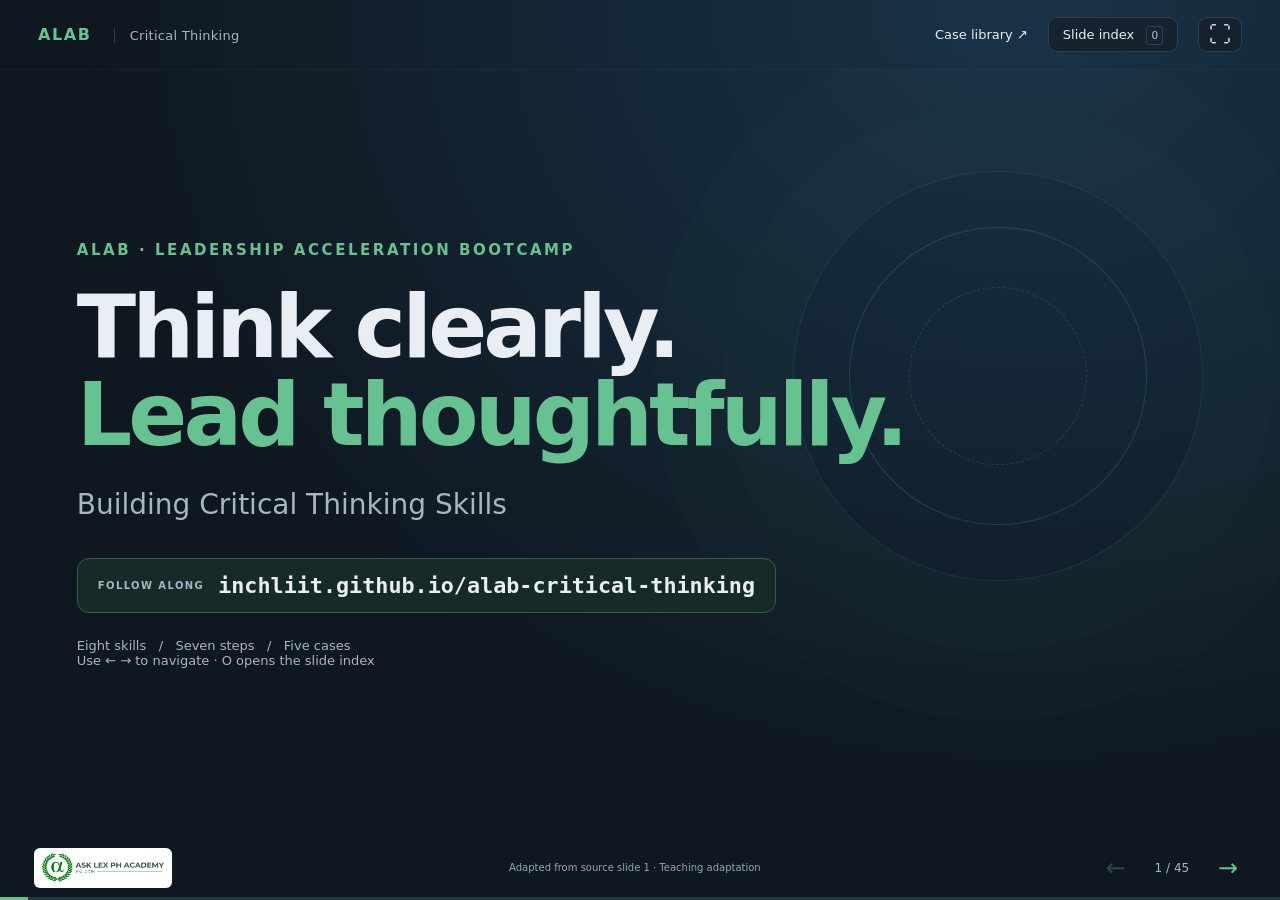
==== index.html @ d980fa7b "Add ALAB critical thinking student presentation and case library" ====
<!doctype html>
<html lang="en">
<head><meta charset="utf-8"><meta name="viewport" content="width=device-width,initial-scale=1"><meta name="description" content="ALAB Critical Thinking: 45 slides, eight skills, seven steps, and five student cases."><title>ALAB · Building Critical Thinking Skills</title><link rel="stylesheet" href="style.css"></head>
<body class="presentation">
<header class="deck-header"><a class="brand" href="#/title">ALAB <span>Critical Thinking</span></a><nav><a href="cases.html">Case library ↗</a><button id="overview" aria-haspopup="dialog">Slide index <span class="key">O</span></button><button id="fullscreen" aria-label="Toggle fullscreen" title="Fullscreen (F)">⛶</button></nav></header>
<main id="slide" tabindex="-1" aria-label="Presentation slide"></main>
<footer class="deck-footer"><img src="assets/logo.png" alt="Ask Lex PH Academy"><span id="source-label"></span><div class="navigation"><button id="prev" aria-label="Previous slide">←</button><span id="count" aria-live="polite"></span><button id="next" aria-label="Next slide">→</button></div></footer>
<div class="progress" aria-hidden="true"><div id="progress"></div></div>
<dialog id="index-dialog" aria-labelledby="index-title"><div class="dialog-heading"><h2 id="index-title">Your session map</h2><button id="close-index" aria-label="Close slide index">✕</button></div><p>Jump to any slide. Arrow keys move through the deck.</p><div id="slide-index"></div></dialog>
<noscript><p class="noscript">Please enable JavaScript to view the slides, or <a href="cases.html">read the student case library</a>.</p></noscript>
<script src="data.js"></script><script src="deck.js"></script>
</body></html>
---- style.css ----
:root{--bg:#0f1720;--panel:#16232f;--ink:#e8eef3;--muted:#a5b6c5;--line:#2c404f;--green:#66c391;--gold:#e7c579;--font:"Segoe UI","Aptos",system-ui,-apple-system,sans-serif;color-scheme:dark}*{box-sizing:border-box}body{margin:0;background:radial-gradient(ellipse at 80% 0%,#193348 0%,var(--bg) 65%);color:var(--ink);font-family:var(--font)}button,a,textarea{font:inherit}a{color:inherit;text-underline-offset:4px}button{cursor:pointer;color:inherit}button:focus-visible,a:focus-visible,textarea:focus-visible{outline:3px solid var(--gold);outline-offset:5px}button{border:1px solid var(--line);background:var(--panel);border-radius:9px;padding:9px 14px}button:hover{background:#244238}button:disabled{opacity:.3;cursor:default}button:disabled:hover{background:var(--panel)}.presentation{height:100dvh;min-height:520px;display:grid;grid-template-rows:70px 1fr 64px;overflow:hidden}.deck-header,.case-header{padding:0 38px;display:flex;align-items:center;justify-content:space-between;gap:20px;border-bottom:1px solid #ffffff09}.brand{font-weight:850;letter-spacing:.1em;text-decoration:none;color:var(--green);white-space:nowrap}.brand span{font-size:13px;letter-spacing:.02em;font-weight:500;color:var(--muted);border-left:1px solid var(--line);margin-left:15px;padding-left:15px}.deck-header nav,.case-header nav{display:flex;align-items:center;gap:20px;font-size:13px}.deck-header nav a,.case-header nav a{text-decoration:none}.key{font:11px monospace;color:var(--muted);border:1px solid var(--line);padding:2px 4px;margin-left:8px;border-radius:3px}#fullscreen{font-size:22px;padding:4px 10px}#slide{min-height:0;padding:34px 6vw 18px;display:flex;flex-direction:column;justify-content:center;position:relative;overflow:auto;outline:none}.eyebrow{text-transform:uppercase;color:var(--green);font-weight:750;font-size:13px;letter-spacing:.17em;margin:0 0 14px}.slide-top{display:flex;align-items:center;gap:15px;margin-bottom:12px}.slide-top .number{color:var(--green);font-size:12px;letter-spacing:.12em;font-weight:700}.slide-top .rule{height:1px;background:var(--line);width:44px}h1,h2,h3,p{margin-top:0}#slide h1{font-size:clamp(38px,4.7vw,66px);font-weight:800;letter-spacing:-.045em;line-height:1.06;max-width:1050px;margin:0 0 14px;text-wrap:balance}#slide .subtitle{font-size:clamp(18px,1.8vw,24px);line-height:1.4;color:var(--muted);margin-bottom:26px}.cards{display:grid;grid-template-columns:repeat(3,1fr);gap:16px}.cards.four{grid-template-columns:repeat(4,1fr)}.card{background:linear-gradient(145deg,#1a2a37,#14222e);border:1px solid var(--line);border-radius:12px;padding:23px 24px;min-width:0}.card h2{font-size:clamp(18px,1.6vw,22px);margin:0 0 12px;line-height:1.25;font-weight:700}.card p{font-size:clamp(16px,1.4vw,20px);line-height:1.5;color:#c2d1dc;margin:0}.prompt{margin:22px 0 0;padding:15px 20px;border-left:3px solid var(--green);background:#142920a0;font-size:clamp(15px,1.4vw,19px);line-height:1.5;color:#d5e6db}.prompt b{font-size:11px;letter-spacing:.14em;text-transform:uppercase;display:block;color:var(--green);margin-bottom:5px}.deck-footer{display:flex;align-items:center;justify-content:space-between;padding:0 34px;gap:24px}.deck-footer img{width:138px;height:auto;border-radius:6px}.deck-footer #source-label{font-size:10px;color:#92a8b7;max-width:52%;line-height:1.4}.navigation{display:flex;align-items:center;gap:14px}.navigation button{font-size:24px;border:0;color:var(--green);background:transparent;padding:4px 8px}.navigation button:hover{background:#ffffff09}.navigation #count{font-size:12px;min-width:48px;text-align:center;color:var(--muted);font-variant-numeric:tabular-nums}.progress{position:fixed;bottom:0;left:0;width:100%;height:3px;background:#263641}.progress div{height:100%;background:var(--green);transition:width .25s}.hero{position:relative;max-width:1200px;isolation:isolate}.hero .eyebrow{font-size:15px;margin-bottom:24px}#slide .hero h1{font-size:clamp(50px,6.8vw,94px);font-weight:850;line-height:1.02;margin-bottom:25px}.hero h1 em,.case-main h1 em{font-style:normal;color:var(--green)}.hero .subtitle{font-size:28px!important}.hero .follow{display:inline-flex;flex-wrap:wrap;align-items:center;gap:14px;background:#162b28;border:1px solid #385b4e;padding:14px 20px;border-radius:12px;text-decoration:none;margin-top:8px;max-width:100%}.follow span{font-size:10px;font-weight:800;letter-spacing:.14em;color:var(--muted)}.follow strong{font-family:ui-monospace,monospace;font-size:clamp(14px,1.7vw,23px);overflow-wrap:anywhere}.hero-meta{font-size:13px;color:var(--muted);margin-top:25px}.orb{position:absolute;right:0;top:-70px;width:410px;height:410px;border:1px solid #66c39120;border-radius:50%;z-index:-1;box-shadow:0 0 0 70px #66c39104,0 0 0 140px #66c39103;transform:rotate(-20deg)}.orb:before,.orb:after{content:"";position:absolute;border:1px solid #66c39130;border-radius:50%;inset:55px}.orb:after{inset:115px;border-style:dashed}.skill-grid{display:grid;grid-template-columns:repeat(4,1fr);gap:14px}.skill-grid .card{padding:19px}.skill-grid .card h2{font-size:19px}.skill-grid .card p{font-size:16px}.skill-label{display:block;color:var(--green);font-size:11px;letter-spacing:.1em;margin-bottom:10px}.steps{display:grid;grid-template-columns:repeat(4,1fr);gap:14px}.step{display:flex;align-items:center;gap:13px;padding:23px 18px;border:1px solid var(--line);background:var(--panel);border-radius:10px;min-height:92px}.step b{color:var(--green);font:600 21px ui-monospace,monospace}.step span{font-size:18px;line-height:1.3}.visual-layout{display:grid;grid-template-columns:32% 1fr;gap:30px;align-items:center;min-height:0;height:100%;max-height:650px}.visual-copy h1{font-size:clamp(32px,3.4vw,47px)!important}.visual-copy .subtitle{font-size:18px!important;margin-bottom:18px!important}.visual-copy .prompt{font-size:16px;padding:14px}.visual-frame{min-height:0;height:100%;display:flex;align-items:center;justify-content:center}.visual-frame img{display:block;max-width:100%;max-height:100%;width:auto;height:auto;border-radius:8px;object-fit:contain}.source-caption{font-size:11px;color:var(--muted);line-height:1.5;margin-top:16px}.video-link,.case-link{display:inline-flex;width:fit-content;align-items:center;gap:15px;background:var(--green);color:#0c2619;text-decoration:none;font-weight:700;padding:14px 22px;border-radius:10px;margin-top:20px}.video-link:hover,.case-link:hover{background:#8bd5ac}dialog{max-width:1000px;width:90vw;max-height:86dvh;border:1px solid var(--line);background:#101d27;color:var(--ink);border-radius:16px;padding:28px;box-shadow:0 30px 100px #0009}dialog::backdrop{background:#050c12ce;backdrop-filter:blur(6px)}.dialog-heading{display:flex;align-items:center;justify-content:space-between}.dialog-heading h2{margin:0;font-size:27px;letter-spacing:-.02em}dialog>p{color:var(--muted);font-size:14px;margin:12px 0 24px}#slide-index{display:grid;grid-template-columns:repeat(3,1fr);gap:8px}#slide-index a{display:flex;gap:12px;text-decoration:none;border:1px solid var(--line);border-radius:7px;padding:13px;font-size:13px;line-height:1.4}#slide-index a:hover,#slide-index a[aria-current]{background:#254636;border-color:var(--green)}#slide-index b{color:var(--green);font-variant-numeric:tabular-nums}#notes{background:#edf3ee;color:#17251e;padding:24px;line-height:1.65;max-height:45vh;overflow:auto;border-radius:12px;border:1px solid #70b38c}#notes p:last-child{margin-bottom:0}.notes-dialog{width:800px}#notes-dialog h2{margin-bottom:20px}.noscript{position:absolute;inset:25%;background:var(--panel);padding:30px}
/* A readable, responsive casebook complements the projected deck. */
.casebook{min-height:100vh;background:radial-gradient(ellipse at 80% 0,#193348,transparent 40%),var(--bg)}.case-header{min-height:80px;border-bottom:1px solid var(--line)}.case-main{max-width:1050px;margin:70px auto;padding:0 30px}.case-main h1{font-size:clamp(40px,5.3vw,70px);line-height:1.05;letter-spacing:-.045em;margin:20px 0 25px}.case-main .lead{font-size:21px;line-height:1.6;max-width:730px;color:#bdceda}.privacy{font-size:13px;color:var(--muted)}.case-nav{display:flex;flex-wrap:wrap;gap:10px;margin:28px 0 50px}.case-nav a{padding:12px 15px;border:1px solid var(--line);background:var(--panel);border-radius:9px;text-decoration:none;font-size:13px}.case-nav a:hover{border-color:var(--green)}.toolkit{border:1px solid var(--line);border-radius:15px;padding:30px;background:#15232e;margin:35px 0}.toolkit h2{font-size:24px;letter-spacing:-.02em}.toolkit-grid{display:grid;grid-template-columns:repeat(3,1fr);gap:22px}.toolkit-grid h3{font-size:16px;color:var(--green);margin-bottom:7px}.toolkit-grid p{font-size:15px;margin:0}.case{padding:60px 0 30px;border-top:1px solid var(--line);scroll-margin-top:20px}.case h2{font-size:36px;letter-spacing:-.025em;line-height:1.2;margin-bottom:14px}.case h3{font-size:19px;margin:28px 0 10px}.case p,.case li,.toolkit>p{font-size:17px;line-height:1.8;color:#c7d5df}.case .provenance,.provenance{font-size:12px;color:#95acbc}.case details{margin:22px 0;border:1px solid var(--line);border-radius:9px;padding:16px 20px;background:#162430}.case summary{cursor:pointer;font-size:15px;font-weight:650;color:var(--green)}.case details h4{margin:20px 0 4px}.case li{margin:8px 0}.question{display:flex;gap:15px;font-size:17px;line-height:1.6;margin:25px 0 12px}.question span{color:var(--green);font:600 14px ui-monospace,monospace;flex:none;padding-top:6px}.case textarea{display:block;width:100%;resize:vertical;border:1px solid #385061;background:#0c161f;color:var(--ink);border-radius:9px;padding:17px;font-size:16px;line-height:1.6;min-height:100px}.case textarea::placeholder{color:#8aa0b1}.answer-redacted{font-size:13px;color:var(--muted);padding:18px 20px;border-left:2px solid var(--gold);margin:30px 0;background:#332e201f}.case-footer{padding:30px;text-align:center;font-size:12px;color:var(--muted);border-top:1px solid var(--line)}
@media(min-width:1500px){#slide{padding-left:8vw;padding-right:8vw}.card{padding:30px}.cards{gap:23px}}@media(max-height:660px) and (min-width:800px){.presentation{grid-template-rows:54px 1fr 50px}#slide{padding-top:14px;padding-bottom:10px}#slide h1{font-size:44px;margin-bottom:10px}#slide .subtitle{font-size:18px;margin-bottom:16px}.card{padding:16px}.card p{font-size:16px}.prompt{margin-top:14px;padding:10px 15px;font-size:15px}.skill-grid .card{padding:12px}.skill-grid .card h2{font-size:16px;margin-bottom:6px}.skill-grid .card p{font-size:14px}.step{padding:16px;min-height:72px}.hero h1{font-size:67px!important}}
@media(max-width:800px){.presentation{min-height:100dvh;height:auto;overflow:auto;grid-template-rows:64px minmax(calc(100dvh - 132px),auto) 68px}.deck-header{padding:0 20px}.brand span{display:none}.deck-header nav{gap:12px;font-size:12px}.key{display:none}#slide{padding:30px 24px;overflow:visible;justify-content:center}#slide h1{font-size:40px;line-height:1.1}#slide .subtitle{font-size:19px}.cards,.cards.four{grid-template-columns:1fr}.card{padding:18px 20px}.card h2{font-size:19px;margin-bottom:6px}.card p{font-size:16px}.prompt{font-size:16px;margin-top:20px}.deck-footer{padding:12px 20px;gap:10px}.deck-footer img{width:100px}.deck-footer #source-label{font-size:8px;max-width:35%}.navigation{gap:2px}.navigation #count{font-size:10px;min-width:40px}.navigation button{font-size:22px}.hero .eyebrow{font-size:11px}#slide .hero h1{font-size:clamp(42px,8vw,64px)}.hero .subtitle{font-size:20px!important}.orb{width:220px;height:220px;right:0;top:0}.hero-meta{line-height:1.7}.follow strong{font-size:14px}.skill-grid{grid-template-columns:repeat(2,1fr);gap:10px}.skill-grid .card h2{font-size:17px}.skill-grid .card p{font-size:14px}.steps{grid-template-columns:repeat(2,1fr);gap:10px}.step{padding:16px 12px;min-height:80px}.step span{font-size:15px}.visual-layout{display:flex;flex-direction:column;max-height:none;gap:18px}.visual-frame{height:auto;width:100%}.visual-frame img{max-height:65vh;width:100%;object-fit:contain}.visual-copy h1{font-size:36px!important}.visual-copy h1 br{display:none}.source-caption{font-size:10px}#slide-index{grid-template-columns:1fr 1fr}dialog{padding:22px}.dialog-heading h2{font-size:23px}.case-header{padding:18px 20px;align-items:flex-start}.case-header nav{flex-wrap:wrap;justify-content:flex-end;gap:10px;font-size:12px}.case-header button{padding:6px 9px}.case-main{margin:40px auto;padding:0 23px}.case-main .lead{font-size:18px}.toolkit{padding:22px}.toolkit-grid{grid-template-columns:repeat(2,1fr)}.case h2{font-size:29px}.case p,.case li{font-size:16px}.question{font-size:16px}.case-nav{margin-bottom:35px}}@media(prefers-reduced-motion:reduce){*{scroll-behavior:auto!important;transition:none!important}}@media print{body.casebook{background:white;color:black}.case-header nav,.case-nav,.case-footer,.privacy,#save{display:none}.case-main{max-width:none;margin:0;padding:0}.case-main h1{font-size:30px}.case,.toolkit{break-inside:auto}.case h2{break-after:avoid}.case textarea{background:white;color:black;border:1px solid #aaa;min-height:90px;break-inside:avoid}.case p,.case li,.provenance,.privacy,.toolkit p{color:#222}.case details{display:none}.question{break-after:avoid}.case-header{padding:10px 0}.brand{color:black}.toolkit{background:white}.case{break-before:page}}

.deck-footer img{background:white;padding:5px 8px}
@media(min-width:801px){#slide[data-kind="skills"] h1,#slide[data-kind="case"] h1{font-size:48px}#slide[data-kind="skills"] .card{padding:15px 18px}#slide[data-kind="skills"] .card h2{font-size:18px;margin-bottom:7px}#slide[data-kind="case"] .card{padding:18px 20px}#slide[data-kind="case"] .card p{font-size:17px}#slide[data-kind="case"] .subtitle{margin-bottom:18px}#slide[data-kind="case"] .case-link{margin-top:15px;padding:10px 18px}#slide[data-kind="case"] .prompt{margin-top:15px;padding:10px 18px}}
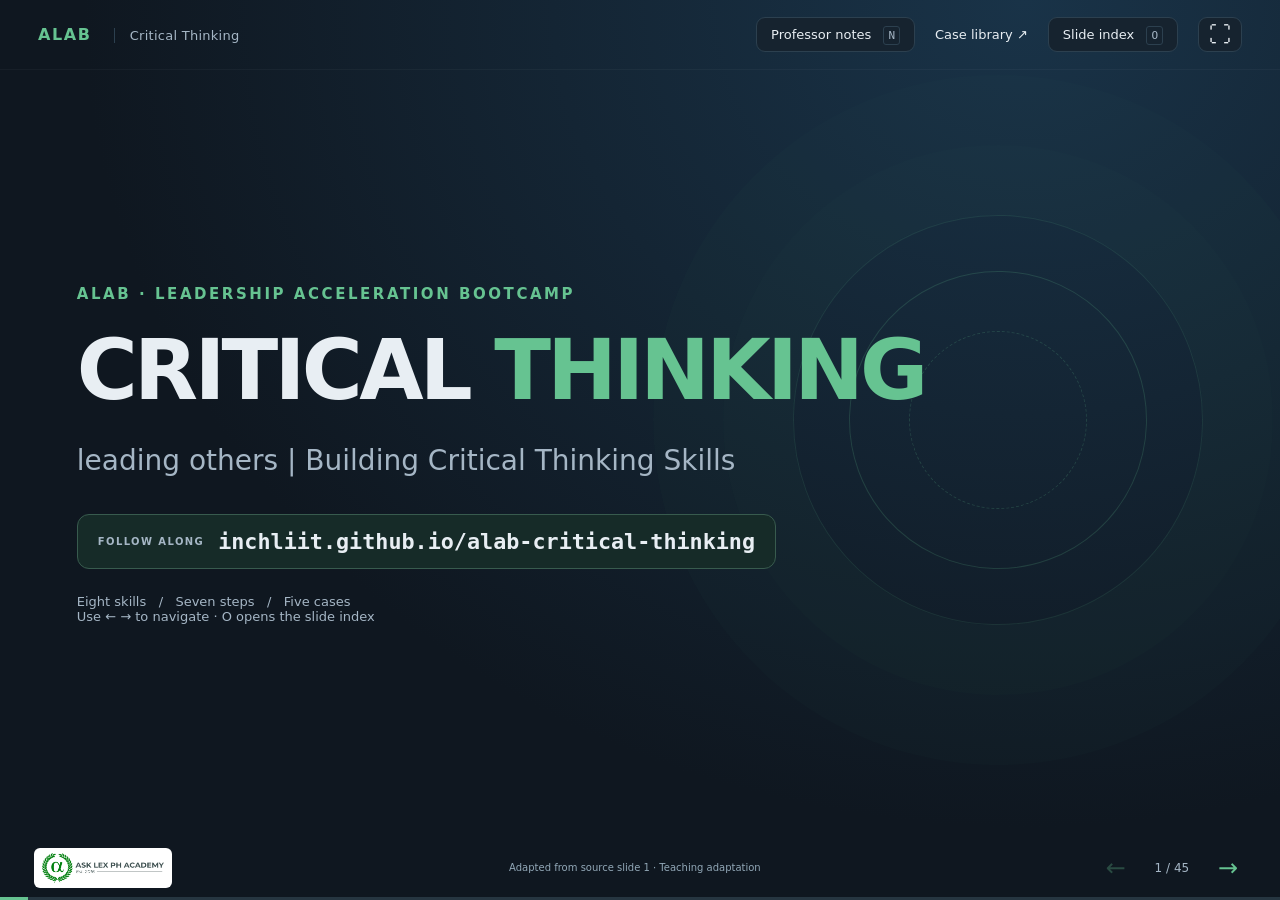
==== commit 1683298b: "Add encrypted professor speaker notes with password unlock" ====
--- a/index.html
+++ b/index.html
@@ -8,5 +8,5 @@
 <div class="progress" aria-hidden="true"><div id="progress"></div></div>
 <dialog id="index-dialog" aria-labelledby="index-title"><div class="dialog-heading"><h2 id="index-title">Your session map</h2><button id="close-index" aria-label="Close slide index">✕</button></div><p>Jump to any slide. Arrow keys move through the deck.</p><div id="slide-index"></div></dialog>
 <noscript><p class="noscript">Please enable JavaScript to view the slides, or <a href="cases.html">read the student case library</a>.</p></noscript>
-<script src="data.js"></script><script src="deck.js"></script>
+<script src="data.js"></script><script src="professor-notes.enc.js"></script><script src="deck.js"></script><script src="professor-notes.js"></script>
 </body></html>
--- a/style.css
+++ b/style.css
@@ -6,3 +6,12 @@
 
 .deck-footer img{background:white;padding:5px 8px}
 @media(min-width:801px){#slide[data-kind="skills"] h1,#slide[data-kind="case"] h1{font-size:48px}#slide[data-kind="skills"] .card{padding:15px 18px}#slide[data-kind="skills"] .card h2{font-size:18px;margin-bottom:7px}#slide[data-kind="case"] .card{padding:18px 20px}#slide[data-kind="case"] .card p{font-size:17px}#slide[data-kind="case"] .subtitle{margin-bottom:18px}#slide[data-kind="case"] .case-link{margin-top:15px;padding:10px 18px}#slide[data-kind="case"] .prompt{margin-top:15px;padding:10px 18px}}
+/* Source PowerPoint photographs and original artwork. */
+#slide .hero .critical-title{font-size:clamp(48px,6.5vw,88px);max-width:1120px;line-height:1.06}
+.illustrated-slide{display:grid;grid-template-columns:minmax(0,1fr) 260px;gap:38px;align-items:center;max-width:1200px;width:100%}
+.illustrated-copy{min-width:0}.illustrated-copy h1{font-size:44px!important}.illustrated-copy .subtitle{font-size:19px!important;margin-bottom:18px!important}.illustrated-copy .cards,.illustrated-copy .cards.four{grid-template-columns:1fr}.illustrated-copy .card{padding:11px 17px}.illustrated-copy .card h2{font-size:17px;margin-bottom:4px}.illustrated-copy .card p{font-size:16px;line-height:1.4}.illustrated-copy .cards{gap:9px}.illustrated-copy .prompt{font-size:15px;margin-top:15px;padding:10px 17px}.slide-photo{margin:0;min-width:0}.slide-photo img{display:block;width:100%;max-height:390px;object-fit:contain;background:#fff;border-radius:12px}.slide-photo figcaption{font-size:11px;color:var(--muted);line-height:1.5;margin-top:12px;text-align:center}
+@media(max-width:800px){#slide .hero .critical-title{font-size:clamp(38px,9.6vw,65px)}.illustrated-slide{display:flex;flex-direction:column;gap:26px}.illustrated-copy h1{font-size:36px!important}.slide-photo{width:min(100%,300px)}.slide-photo img{max-height:300px}.illustrated-copy .prompt{font-size:16px}}
+@media(max-height:660px) and (min-width:801px){.illustrated-copy h1{font-size:36px!important}.illustrated-copy .subtitle{margin-bottom:12px!important}.illustrated-copy .card{padding:8px 14px}.illustrated-copy .prompt{font-size:14px;margin-top:10px}.slide-photo img{max-height:330px}}
+/* Password-protected professor notes. */
+.unlock-dialog{max-width:470px}.unlock-dialog form>p{color:var(--muted);font-size:15px;line-height:1.6;margin:20px 0}.unlock-dialog label{display:block;font-size:14px;margin-bottom:9px}.unlock-dialog input{width:100%;font:inherit;box-sizing:border-box;padding:13px 15px;border-radius:8px;background:#0b151d;color:var(--ink);border:1px solid #496273}.unlock-dialog input:focus-visible{outline:3px solid var(--green);outline-offset:3px}.unlock-dialog .unlock-error{color:#ffb4a9;min-height:1.5em;margin:12px 0;font-size:14px}#unlock-submit{background:var(--green);color:#10271b;font-weight:700;width:100%}.notes-actions{display:flex;justify-content:space-between;align-items:center;gap:12px;margin-top:22px}.notes-actions button{font-size:14px}.notes-dialog #notes-slide-label{color:var(--green);font-size:15px;line-height:1.4;margin:16px 0}.notes-dialog .dialog-heading h2{margin:0;font-size:24px}.notes-dialog #notes{max-height:52dvh}.notes-actions [hidden]{display:none}
+@media(max-width:800px){.presentation{grid-template-rows:auto minmax(calc(100dvh - 170px),auto) 68px}.deck-header{min-height:94px;padding-top:12px;padding-bottom:12px;gap:12px}.deck-header nav{flex-wrap:wrap;justify-content:flex-end;gap:8px;max-width:280px}.deck-header nav button{font-size:12px;padding:8px 10px}.deck-header #fullscreen{font-size:20px;padding:3px 9px}.notes-actions{flex-wrap:wrap;gap:8px}.notes-actions button{font-size:12px;padding:9px}.notes-dialog .dialog-heading h2{font-size:20px}}
